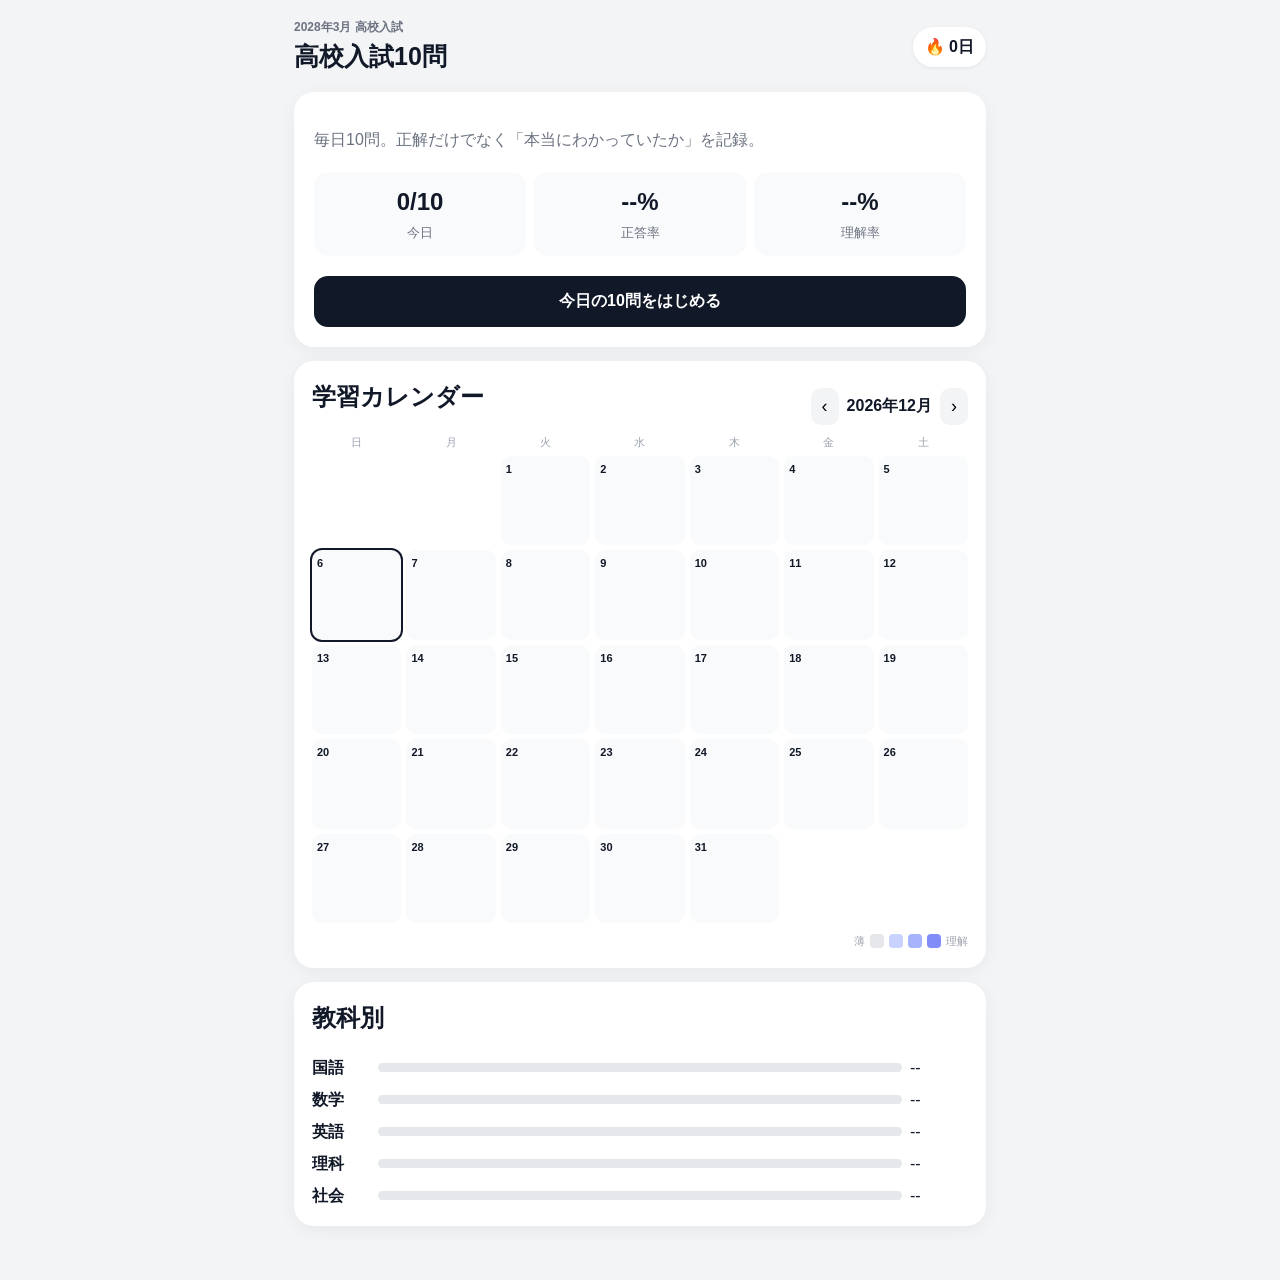
==== index.html @ 9b9bbdaa "Add files via upload" ====
<!doctype html>
<html lang="ja">
<head>
  <meta charset="utf-8" />
  <meta name="viewport" content="width=device-width,initial-scale=1,viewport-fit=cover" />
  <meta name="theme-color" content="#111827" />
  <title>高校入試10問</title>
  <link rel="stylesheet" href="style.css" />
  <link rel="manifest" href="manifest.webmanifest" />
</head>
<body>
  <main class="app">
    <header class="topbar">
      <div>
        <div class="eyebrow">2028年3月 高校入試</div>
        <h1>高校入試10問</h1>
      </div>
      <div class="streak" id="streak">🔥 0日</div>
    </header>

    <section id="homeView" class="view active">
      <section class="hero card">
        <p class="muted">毎日10問。正解だけでなく「本当にわかっていたか」を記録。</p>
        <div class="metrics">
          <div><span id="todayDone">0/10</span><small>今日</small></div>
          <div><span id="overallCorrect">--%</span><small>正答率</small></div>
          <div><span id="overallUnderstand">--%</span><small>理解率</small></div>
        </div>
        <button class="primary" id="startBtn">今日の10問をはじめる</button>
      </section>

      <section class="card">
        <div class="section-head">
          <h2>学習カレンダー</h2>
          <div class="month-nav"><button id="prevMonth">‹</button><strong id="monthLabel"></strong><button id="nextMonth">›</button></div>
        </div>
        <div class="weekdays"><span>日</span><span>月</span><span>火</span><span>水</span><span>木</span><span>金</span><span>土</span></div>
        <div id="calendar" class="calendar"></div>
        <div class="legend"><span>薄</span><i class="l1"></i><i class="l2"></i><i class="l3"></i><i class="l4"></i><span>理解</span></div>
      </section>

      <section class="card">
        <h2>教科別</h2>
        <div id="subjectStats" class="subject-stats"></div>
      </section>
    </section>

    <section id="quizView" class="view">
      <div class="quiz-head">
        <button class="ghost" id="quitBtn">← 戻る</button>
        <div id="progressText">1 / 10</div>
      </div>
      <div class="progress"><div id="progressBar"></div></div>
      <article class="card question-card">
        <div class="question-meta"><span id="subjectBadge"></span><span id="unitText"></span></div>
        <h2 id="questionText"></h2>
        <div id="choices" class="choices"></div>
        <div id="feedback" class="feedback hidden"></div>
        <div id="selfEval" class="self-eval hidden">
          <p>この問題、どうだった？</p>
          <button data-eval="known">わかってた</button>
          <button data-eval="guess">当てずっぽ</button>
          <button data-eval="unknown">わからない</button>
        </div>
      </article>
    </section>

    <section id="resultView" class="view">
      <section class="card result-card">
        <div class="result-emoji">🎉</div>
        <h2>今日の10問 完了</h2>
        <div class="result-grid">
          <div><strong id="resultCorrect">0%</strong><span>正答率</span></div>
          <div><strong id="resultUnderstand">0%</strong><span>理解率</span></div>
        </div>
        <p id="resultNote" class="muted"></p>
        <button class="primary" id="homeBtn">カレンダーを見る</button>
      </section>
    </section>
  </main>
<script src="app.js"></script>
</body>
</html>
---- style.css ----
:root{font-family:-apple-system,BlinkMacSystemFont,"Segoe UI",sans-serif;color:#111827;background:#f3f4f6;line-height:1.5}*{box-sizing:border-box}body{margin:0}.app{max-width:720px;margin:auto;padding:18px 14px 40px}.topbar{display:flex;align-items:center;justify-content:space-between;margin-bottom:16px}.eyebrow{font-size:12px;color:#6b7280;font-weight:700}.topbar h1{margin:2px 0 0;font-size:25px}.streak{background:#fff;border-radius:999px;padding:8px 12px;font-weight:800;box-shadow:0 1px 4px #0001}.view{display:none}.view.active{display:block}.card{background:#fff;border-radius:20px;padding:18px;box-shadow:0 4px 18px #0000000d;margin-bottom:14px}.hero{padding:20px}.muted{color:#6b7280}.metrics{display:grid;grid-template-columns:repeat(3,1fr);gap:8px;margin:20px 0}.metrics div,.result-grid div{text-align:center;background:#f9fafb;border-radius:14px;padding:12px 6px}.metrics span,.result-grid strong{display:block;font-size:24px;font-weight:900}.metrics small,.result-grid span{color:#6b7280}.primary{width:100%;border:0;border-radius:14px;padding:15px 16px;font-size:16px;font-weight:800;background:#111827;color:#fff}.section-head{display:flex;justify-content:space-between;align-items:center}.section-head h2,.card h2{margin-top:0}.month-nav{display:flex;align-items:center;gap:8px}.month-nav button,.ghost{border:0;background:#f3f4f6;border-radius:10px;padding:8px 11px;font-size:18px}.weekdays,.calendar{display:grid;grid-template-columns:repeat(7,1fr);gap:5px}.weekdays{font-size:11px;text-align:center;color:#9ca3af;margin-bottom:5px}.day{aspect-ratio:1/1;border-radius:10px;padding:5px;font-size:11px;background:#f9fafb;position:relative;min-width:0}.day.empty{background:transparent}.day.today{outline:2px solid #111827}.day .num{font-weight:700}.day .score{font-size:9px;margin-top:3px;line-height:1.15}.day.lv1{background:#e5e7eb}.day.lv2{background:#c7d2fe}.day.lv3{background:#a5b4fc}.day.lv4{background:#818cf8;color:#fff}.legend{display:flex;gap:5px;align-items:center;justify-content:flex-end;font-size:11px;color:#9ca3af;margin-top:10px}.legend i{width:14px;height:14px;border-radius:4px}.l1{background:#e5e7eb}.l2{background:#c7d2fe}.l3{background:#a5b4fc}.l4{background:#818cf8}.subject-stats{display:grid;gap:8px}.subject-row{display:grid;grid-template-columns:58px 1fr 58px;gap:8px;align-items:center}.subject-row .bar{height:9px;background:#e5e7eb;border-radius:9px;overflow:hidden}.subject-row .bar i{display:block;height:100%;background:#111827;border-radius:9px}.quiz-head{display:flex;justify-content:space-between;align-items:center;margin:6px 0 8px}.progress{height:8px;background:#e5e7eb;border-radius:999px;margin-bottom:14px;overflow:hidden}.progress div{height:100%;background:#111827;width:0;transition:.2s}.question-card{min-height:420px}.question-meta{display:flex;gap:8px;color:#6b7280;font-size:13px;margin-bottom:16px}.question-meta span:first-child{font-weight:800;color:#111827}.question-card h2{font-size:22px;line-height:1.45;margin-bottom:20px}.choices{display:grid;gap:10px}.choice{border:2px solid #e5e7eb;background:#fff;border-radius:14px;padding:14px;text-align:left;font-size:16px}.choice.correct{border-color:#16a34a;background:#f0fdf4}.choice.wrong{border-color:#dc2626;background:#fef2f2}.choice:disabled{color:#111827}.feedback{margin-top:18px;padding:14px;border-radius:14px;background:#f9fafb}.feedback strong{display:block;margin-bottom:4px}.hidden{display:none!important}.self-eval{margin-top:18px;display:grid;grid-template-columns:1fr 1fr 1fr;gap:8px}.self-eval p{grid-column:1/-1;margin:0 0 4px;font-weight:800}.self-eval button{border:0;border-radius:12px;padding:13px 7px;font-weight:700;background:#e5e7eb}.result-card{text-align:center;padding:30px 20px}.result-emoji{font-size:46px}.result-grid{display:grid;grid-template-columns:1fr 1fr;gap:10px;margin:22px 0}.result-grid strong{font-size:36px}@media(max-width:420px){.app{padding:14px 10px 30px}.card{border-radius:16px}.question-card h2{font-size:20px}.self-eval button{font-size:12px;padding:12px 3px}.day{padding:4px 2px}.day .score{font-size:8px}}
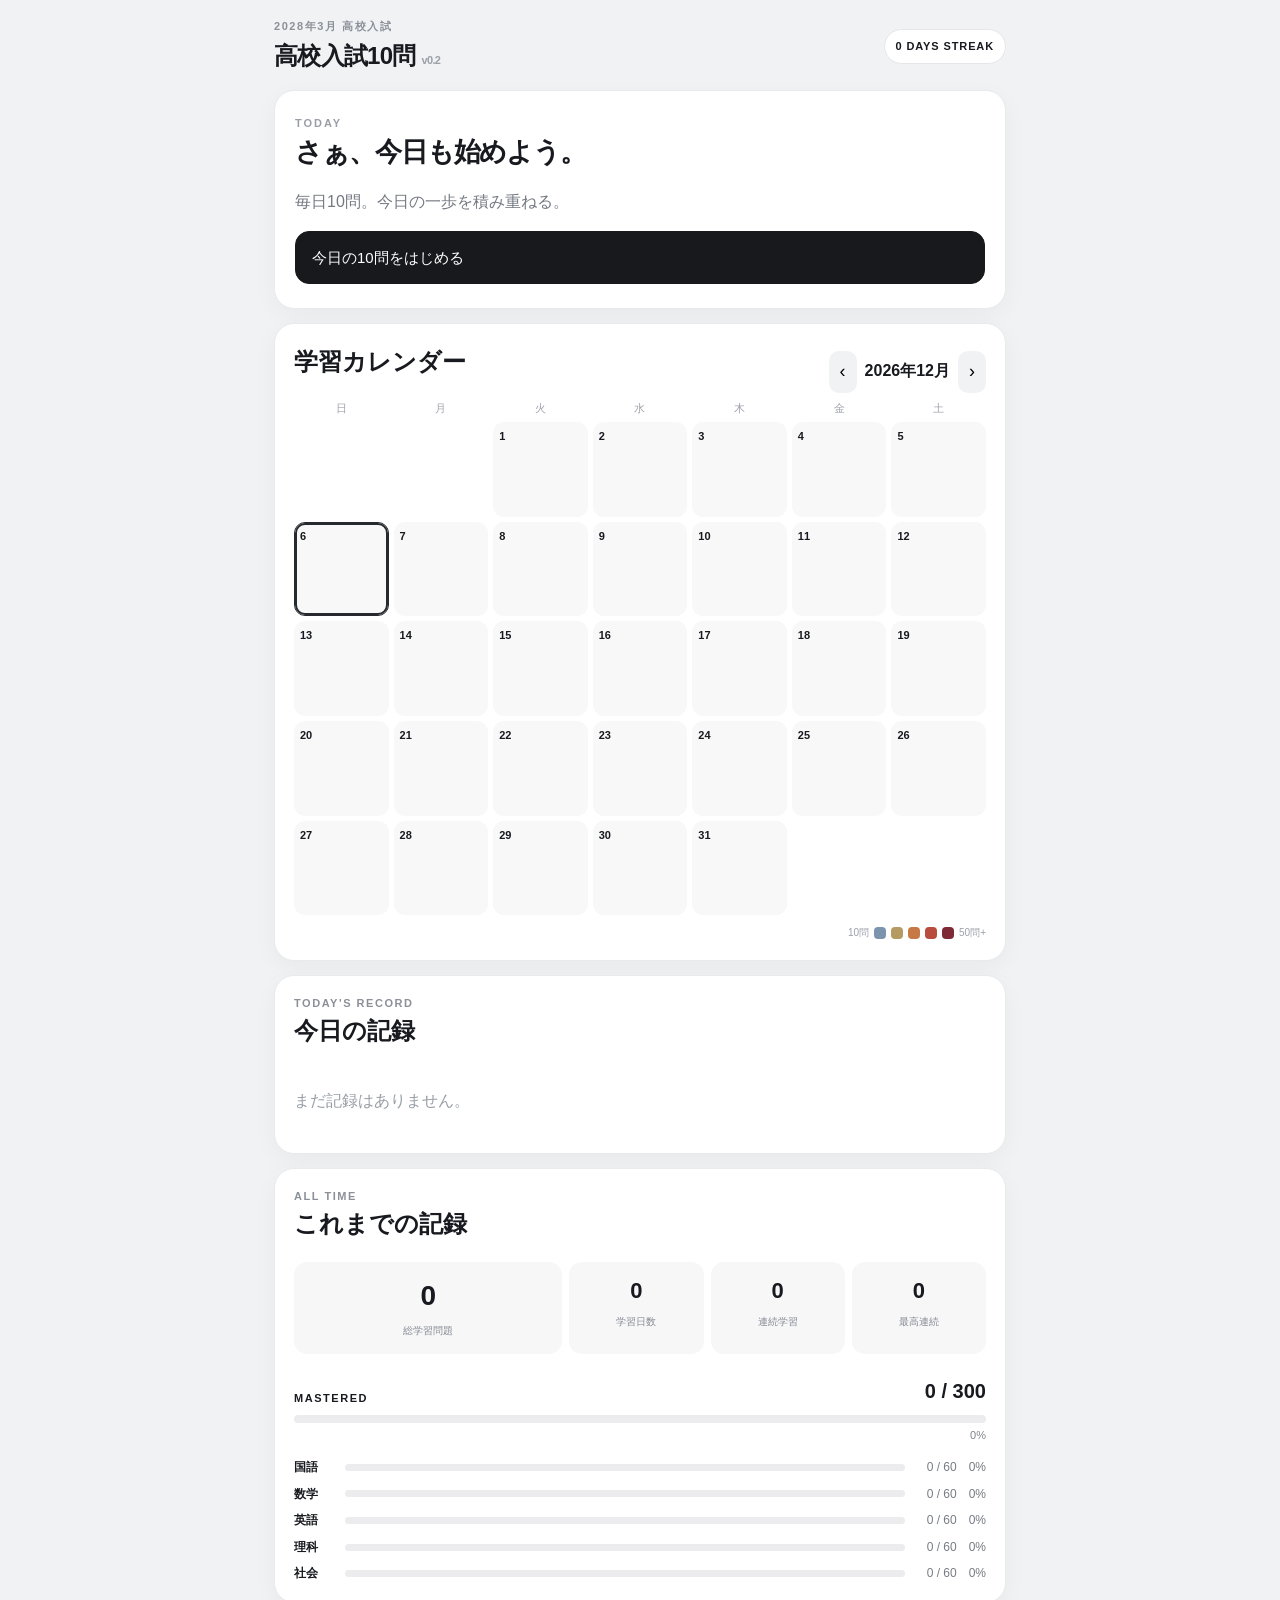
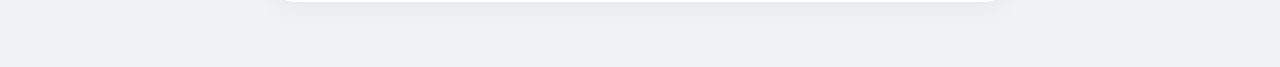
==== commit 7687975b: "Add files via upload" ====
--- a/index.html
+++ b/index.html
@@ -1,83 +1,141 @@
 <!doctype html>
 <html lang="ja">
 <head>
-  <meta charset="utf-8" />
-  <meta name="viewport" content="width=device-width,initial-scale=1,viewport-fit=cover" />
-  <meta name="theme-color" content="#111827" />
-  <title>高校入試10問</title>
-  <link rel="stylesheet" href="style.css" />
-  <link rel="manifest" href="manifest.webmanifest" />
+  <meta charset="utf-8">
+  <meta name="viewport" content="width=device-width,initial-scale=1,viewport-fit=cover">
+  <meta name="theme-color" content="#17191d">
+  <title>高校入試10問 v0.2</title>
+  <link rel="stylesheet" href="style.css">
+  <link rel="manifest" href="manifest.webmanifest">
 </head>
 <body>
-  <main class="app">
-    <header class="topbar">
-      <div>
-        <div class="eyebrow">2028年3月 高校入試</div>
-        <h1>高校入試10問</h1>
+<main class="app">
+  <header class="topbar">
+    <div>
+      <div class="eyebrow">2028年3月 高校入試</div>
+      <h1>高校入試10問 <small>v0.2</small></h1>
+    </div>
+    <div class="streak" id="streak">0 DAY STREAK</div>
+  </header>
+
+  <section id="homeView" class="view active">
+    <section class="hero card">
+      <div class="hero-kicker" id="heroKicker">TODAY</div>
+      <h2 id="heroMessage">さぁ、今日も始めよう。</h2>
+      <p class="muted" id="heroSub">毎日10問。今日の一歩を積み重ねる。</p>
+      <div id="beforeActions">
+        <button class="primary" id="startBtn">今日の10問をはじめる</button>
       </div>
-      <div class="streak" id="streak">🔥 0日</div>
-    </header>
-
-    <section id="homeView" class="view active">
-      <section class="hero card">
-        <p class="muted">毎日10問。正解だけでなく「本当にわかっていたか」を記録。</p>
-        <div class="metrics">
-          <div><span id="todayDone">0/10</span><small>今日</small></div>
-          <div><span id="overallCorrect">--%</span><small>正答率</small></div>
-          <div><span id="overallUnderstand">--%</span><small>理解率</small></div>
-        </div>
-        <button class="primary" id="startBtn">今日の10問をはじめる</button>
-      </section>
-
-      <section class="card">
-        <div class="section-head">
-          <h2>学習カレンダー</h2>
-          <div class="month-nav"><button id="prevMonth">‹</button><strong id="monthLabel"></strong><button id="nextMonth">›</button></div>
-        </div>
-        <div class="weekdays"><span>日</span><span>月</span><span>火</span><span>水</span><span>木</span><span>金</span><span>土</span></div>
-        <div id="calendar" class="calendar"></div>
-        <div class="legend"><span>薄</span><i class="l1"></i><i class="l2"></i><i class="l3"></i><i class="l4"></i><span>理解</span></div>
-      </section>
-
-      <section class="card">
-        <h2>教科別</h2>
-        <div id="subjectStats" class="subject-stats"></div>
-      </section>
+      <div id="afterActions" class="action-stack hidden">
+        <button class="primary" id="moreBtn"><b>もう10問</b><span>新しい問題を中心に挑戦</span></button>
+        <button class="secondary" id="reviewBtn"><b>今日の苦手を復習</b><span>今日つまずいた問題を確認</span></button>
+        <button class="secondary master-action" id="masterBtn"><b>MASTER CHALLENGE</b><span>あと一歩の知識を定着</span></button>
+      </div>
     </section>
 
-    <section id="quizView" class="view">
-      <div class="quiz-head">
-        <button class="ghost" id="quitBtn">← 戻る</button>
-        <div id="progressText">1 / 10</div>
+    <section class="card">
+      <div class="section-head">
+        <h2>学習カレンダー</h2>
+        <div class="month-nav"><button id="prevMonth">‹</button><strong id="monthLabel"></strong><button id="nextMonth">›</button></div>
       </div>
-      <div class="progress"><div id="progressBar"></div></div>
-      <article class="card question-card">
-        <div class="question-meta"><span id="subjectBadge"></span><span id="unitText"></span></div>
-        <h2 id="questionText"></h2>
-        <div id="choices" class="choices"></div>
-        <div id="feedback" class="feedback hidden"></div>
-        <div id="selfEval" class="self-eval hidden">
-          <p>この問題、どうだった？</p>
-          <button data-eval="known">わかってた</button>
-          <button data-eval="guess">当てずっぽ</button>
-          <button data-eval="unknown">わからない</button>
-        </div>
-      </article>
+      <div class="weekdays"><span>日</span><span>月</span><span>火</span><span>水</span><span>木</span><span>金</span><span>土</span></div>
+      <div id="calendar" class="calendar"></div>
+      <div class="heat-legend"><span>10問</span><i class="heat1"></i><i class="heat2"></i><i class="heat3"></i><i class="heat4"></i><i class="heat5"></i><span>50問+</span></div>
     </section>
 
-    <section id="resultView" class="view">
-      <section class="card result-card">
-        <div class="result-emoji">🎉</div>
-        <h2>今日の10問 完了</h2>
-        <div class="result-grid">
-          <div><strong id="resultCorrect">0%</strong><span>正答率</span></div>
-          <div><strong id="resultUnderstand">0%</strong><span>理解率</span></div>
+    <section class="card record-card">
+      <div class="section-head">
+        <div>
+          <div class="eyebrow" id="recordEyebrow">TODAY'S RECORD</div>
+          <h2 id="recordTitle">今日の記録</h2>
         </div>
-        <p id="resultNote" class="muted"></p>
-        <button class="primary" id="homeBtn">カレンダーを見る</button>
-      </section>
+        <button class="text-btn hidden" id="backTodayBtn">今日に戻る</button>
+      </div>
+      <div id="emptyRecord" class="empty-record">まだ記録はありません。</div>
+      <div id="recordContent" class="hidden">
+        <div class="today-score">
+          <div><strong id="dayCorrect">--%</strong><span>正答率</span></div>
+          <div><strong id="dayUnderstand">--%</strong><span>理解率</span></div>
+          <div><strong id="dayTotal">0</strong><span>総回答</span></div>
+          <div><strong id="dayMasterPlus">+0</strong><span>MASTER</span></div>
+        </div>
+        <div class="record-breakdown" id="recordBreakdown"></div>
+        <div class="history-head"><h3 id="historyTitle">今日の回答履歴</h3><span id="historyCount"></span></div>
+        <div id="answerHistory" class="answer-history"></div>
+      </div>
     </section>
-  </main>
+
+    <section class="card lifetime-card">
+      <div class="eyebrow">ALL TIME</div>
+      <h2>これまでの記録</h2>
+      <div class="lifetime-grid">
+        <div class="big-stat"><strong id="totalQuestions">0</strong><span>総学習問題</span></div>
+        <div><strong id="studyDays">0</strong><span>学習日数</span></div>
+        <div><strong id="currentStreak">0</strong><span>連続学習</span></div>
+        <div><strong id="bestStreak">0</strong><span>最高連続</span></div>
+      </div>
+      <div class="master-summary">
+        <div class="master-line"><span>MASTERED</span><strong id="masterTotal">0 / 300</strong></div>
+        <div class="master-bar"><i id="masterBar"></i></div>
+        <div class="master-percent" id="masterPercent">0%</div>
+      </div>
+      <div id="subjectMaster" class="subject-master"></div>
+    </section>
+  </section>
+
+  <section id="quizView" class="view">
+    <div class="quiz-head">
+      <button class="ghost" id="quitBtn">← 戻る</button>
+      <div><span id="modeLabel">TODAY</span> <b id="progressText">1 / 10</b></div>
+    </div>
+    <div class="progress"><div id="progressBar"></div></div>
+    <article class="card question-card">
+      <div class="question-meta"><span id="subjectBadge"></span><span id="unitText"></span></div>
+      <h2 id="questionText"></h2>
+      <div id="choices" class="choices"></div>
+
+      <div id="feedback" class="feedback hidden">
+        <div id="verdict" class="verdict"></div>
+        <div class="answer-line">正解 <strong id="correctAnswer"></strong></div>
+        <div class="explain-block">
+          <span>POINT</span>
+          <p id="explanationText"></p>
+        </div>
+      </div>
+
+      <div id="selfEval" class="self-eval hidden">
+        <p id="evalQuestion"></p>
+        <div id="evalButtons"></div>
+      </div>
+    </article>
+  </section>
+
+  <section id="resultView" class="view">
+    <section class="card result-card">
+      <div class="eyebrow" id="resultEyebrow">SESSION COMPLETE</div>
+      <h2 id="resultTitle">10問完了</h2>
+      <div id="officialResult" class="result-grid">
+        <div><strong id="resultCorrect">0%</strong><span>正答率</span></div>
+        <div><strong id="resultUnderstand">0%</strong><span>理解率</span></div>
+      </div>
+      <p id="resultNote" class="muted"></p>
+      <button class="primary" id="homeBtn">ホームへ</button>
+    </section>
+  </section>
+
+  <div id="detailModal" class="modal hidden" role="dialog" aria-modal="true">
+    <div class="modal-sheet">
+      <button id="closeModal" class="modal-close">×</button>
+      <div id="detailStatus" class="detail-status"></div>
+      <div class="question-meta"><span id="detailSubject"></span><span id="detailUnit"></span></div>
+      <h2 id="detailQuestion"></h2>
+      <div class="detail-answer"><span>あなたの回答</span><strong id="detailYourAnswer"></strong></div>
+      <div class="detail-answer correct-detail"><span>正解</span><strong id="detailCorrectAnswer"></strong></div>
+      <div class="explain-block"><span>POINT</span><p id="detailExplanation"></p></div>
+      <div class="detail-eval" id="detailEval"></div>
+    </div>
+  </div>
+</main>
 <script src="app.js"></script>
 </body>
-</html>
+</html>
--- a/style.css
+++ b/style.css
@@ -1 +1 @@
-:root{font-family:-apple-system,BlinkMacSystemFont,"Segoe UI",sans-serif;color:#111827;background:#f3f4f6;line-height:1.5}*{box-sizing:border-box}body{margin:0}.app{max-width:720px;margin:auto;padding:18px 14px 40px}.topbar{display:flex;align-items:center;justify-content:space-between;margin-bottom:16px}.eyebrow{font-size:12px;color:#6b7280;font-weight:700}.topbar h1{margin:2px 0 0;font-size:25px}.streak{background:#fff;border-radius:999px;padding:8px 12px;font-weight:800;box-shadow:0 1px 4px #0001}.view{display:none}.view.active{display:block}.card{background:#fff;border-radius:20px;padding:18px;box-shadow:0 4px 18px #0000000d;margin-bottom:14px}.hero{padding:20px}.muted{color:#6b7280}.metrics{display:grid;grid-template-columns:repeat(3,1fr);gap:8px;margin:20px 0}.metrics div,.result-grid div{text-align:center;background:#f9fafb;border-radius:14px;padding:12px 6px}.metrics span,.result-grid strong{display:block;font-size:24px;font-weight:900}.metrics small,.result-grid span{color:#6b7280}.primary{width:100%;border:0;border-radius:14px;padding:15px 16px;font-size:16px;font-weight:800;background:#111827;color:#fff}.section-head{display:flex;justify-content:space-between;align-items:center}.section-head h2,.card h2{margin-top:0}.month-nav{display:flex;align-items:center;gap:8px}.month-nav button,.ghost{border:0;background:#f3f4f6;border-radius:10px;padding:8px 11px;font-size:18px}.weekdays,.calendar{display:grid;grid-template-columns:repeat(7,1fr);gap:5px}.weekdays{font-size:11px;text-align:center;color:#9ca3af;margin-bottom:5px}.day{aspect-ratio:1/1;border-radius:10px;padding:5px;font-size:11px;background:#f9fafb;position:relative;min-width:0}.day.empty{background:transparent}.day.today{outline:2px solid #111827}.day .num{font-weight:700}.day .score{font-size:9px;margin-top:3px;line-height:1.15}.day.lv1{background:#e5e7eb}.day.lv2{background:#c7d2fe}.day.lv3{background:#a5b4fc}.day.lv4{background:#818cf8;color:#fff}.legend{display:flex;gap:5px;align-items:center;justify-content:flex-end;font-size:11px;color:#9ca3af;margin-top:10px}.legend i{width:14px;height:14px;border-radius:4px}.l1{background:#e5e7eb}.l2{background:#c7d2fe}.l3{background:#a5b4fc}.l4{background:#818cf8}.subject-stats{display:grid;gap:8px}.subject-row{display:grid;grid-template-columns:58px 1fr 58px;gap:8px;align-items:center}.subject-row .bar{height:9px;background:#e5e7eb;border-radius:9px;overflow:hidden}.subject-row .bar i{display:block;height:100%;background:#111827;border-radius:9px}.quiz-head{display:flex;justify-content:space-between;align-items:center;margin:6px 0 8px}.progress{height:8px;background:#e5e7eb;border-radius:999px;margin-bottom:14px;overflow:hidden}.progress div{height:100%;background:#111827;width:0;transition:.2s}.question-card{min-height:420px}.question-meta{display:flex;gap:8px;color:#6b7280;font-size:13px;margin-bottom:16px}.question-meta span:first-child{font-weight:800;color:#111827}.question-card h2{font-size:22px;line-height:1.45;margin-bottom:20px}.choices{display:grid;gap:10px}.choice{border:2px solid #e5e7eb;background:#fff;border-radius:14px;padding:14px;text-align:left;font-size:16px}.choice.correct{border-color:#16a34a;background:#f0fdf4}.choice.wrong{border-color:#dc2626;background:#fef2f2}.choice:disabled{color:#111827}.feedback{margin-top:18px;padding:14px;border-radius:14px;background:#f9fafb}.feedback strong{display:block;margin-bottom:4px}.hidden{display:none!important}.self-eval{margin-top:18px;display:grid;grid-template-columns:1fr 1fr 1fr;gap:8px}.self-eval p{grid-column:1/-1;margin:0 0 4px;font-weight:800}.self-eval button{border:0;border-radius:12px;padding:13px 7px;font-weight:700;background:#e5e7eb}.result-card{text-align:center;padding:30px 20px}.result-emoji{font-size:46px}.result-grid{display:grid;grid-template-columns:1fr 1fr;gap:10px;margin:22px 0}.result-grid strong{font-size:36px}@media(max-width:420px){.app{padding:14px 10px 30px}.card{border-radius:16px}.question-card h2{font-size:20px}.self-eval button{font-size:12px;padding:12px 3px}.day{padding:4px 2px}.day .score{font-size:8px}}
+:root{font-family:-apple-system,BlinkMacSystemFont,"Segoe UI","Noto Sans JP",sans-serif;color:#181a1f;background:#f1f2f4;line-height:1.55;--ink:#181a1f;--muted:#747982;--line:#e5e6e9;--paper:#fff;--green:#1d5c49;--red:#7a3038}*{box-sizing:border-box}body{margin:0}.app{max-width:760px;margin:auto;padding:18px 14px 50px}.topbar{display:flex;align-items:center;justify-content:space-between;margin-bottom:16px}.eyebrow{font-size:11px;letter-spacing:.14em;color:#8b9098;font-weight:800}.topbar h1{margin:2px 0 0;font-size:24px;letter-spacing:-.03em}.topbar h1 small{font-size:11px;color:#9ba0a8}.streak{font-size:11px;letter-spacing:.08em;background:#fff;border:1px solid var(--line);border-radius:999px;padding:8px 11px;font-weight:800}.view{display:none}.view.active{display:block}.card{background:var(--paper);border:1px solid #e9eaec;border-radius:20px;padding:19px;box-shadow:0 7px 24px #15171b0a;margin-bottom:14px}.hero{padding:24px 20px}.hero h2{font-size:27px;margin:5px 0 5px;letter-spacing:-.04em}.hero-kicker{font-size:11px;letter-spacing:.18em;font-weight:900;color:#9a9fa7}.muted{color:var(--muted)}button{font:inherit;cursor:pointer}.primary,.secondary{width:100%;border-radius:14px;padding:14px 16px;font-size:15px;text-align:left}.primary{border:1px solid #17191d;background:#17191d;color:#fff}.secondary{border:1px solid #dfe1e5;background:#fff;color:var(--ink)}.primary b,.secondary b{display:block;font-size:16px}.primary span,.secondary span{display:block;font-size:12px;opacity:.68;margin-top:2px}.action-stack{display:grid;gap:9px;margin-top:18px}.master-action{border-color:#c8c1a8}.section-head{display:flex;justify-content:space-between;align-items:center;gap:12px}.section-head h2,.card h2{margin-top:0}.month-nav{display:flex;align-items:center;gap:8px}.month-nav button,.ghost{border:0;background:#f1f2f4;border-radius:10px;padding:7px 11px;font-size:18px}.weekdays,.calendar{display:grid;grid-template-columns:repeat(7,1fr);gap:5px}.weekdays{font-size:11px;text-align:center;color:#a0a4ab;margin-bottom:5px}.day{aspect-ratio:1/1;border-radius:11px;padding:5px;background:#f8f8f9;position:relative;min-width:0;border:1px solid transparent}.day:not(.empty){cursor:pointer}.day.empty{background:transparent}.day.today{border-color:#26292e}.day.selected{box-shadow:inset 0 0 0 2px #26292e}.day .num{font-size:11px;font-weight:750}.flame{position:absolute;left:50%;top:53%;width:13px;height:17px;transform:translate(-50%,-50%) rotate(45deg);border-radius:80% 15% 65% 35%;background:var(--heat);box-shadow:0 0 9px color-mix(in srgb,var(--heat),transparent 62%)}.flame:after{content:"";position:absolute;width:6px;height:8px;border-radius:70% 15% 65% 35%;background:#fff8;right:2px;bottom:2px}.heat-legend{display:flex;gap:5px;align-items:center;justify-content:flex-end;font-size:10px;color:#9ba0a8;margin-top:10px}.heat-legend i{width:12px;height:12px;border-radius:4px}.heat1{background:#7c93ad}.heat2{background:#b59b62}.heat3{background:#c77945}.heat4{background:#b84d3e}.heat5{background:#7f2836}.text-btn{border:0;background:none;color:#666c74;font-size:12px}.empty-record{padding:20px 0;color:#999ea5}.today-score{display:grid;grid-template-columns:repeat(4,1fr);gap:7px;margin:12px 0}.today-score div{text-align:center;background:#f7f7f8;border-radius:13px;padding:10px 4px}.today-score strong{display:block;font-size:21px;letter-spacing:-.03em}.today-score span{font-size:10px;color:#8b9098}.record-breakdown{font-size:12px;color:#6f747c;padding:5px 2px 14px;border-bottom:1px solid var(--line)}.history-head{display:flex;justify-content:space-between;align-items:end;margin-top:16px}.history-head h3{font-size:15px;margin:0}.history-head span{font-size:11px;color:#999ea5}.answer-history{margin-top:8px}.history-item{width:100%;display:grid;grid-template-columns:22px 38px 1fr;gap:7px;align-items:start;text-align:left;border:0;border-top:1px solid #ececef;background:#fff;padding:11px 2px}.history-item:first-child{border-top:0}.history-item .mark{font-weight:900}.history-item.correct .mark{color:var(--green)}.history-item.wrong .mark{color:var(--red)}.history-item .sub{font-size:11px;font-weight:800;color:#6d727a;padding-top:2px}.history-item .qtext{font-size:13px;color:#292c31}.lifetime-grid{display:grid;grid-template-columns:2fr 1fr 1fr 1fr;gap:7px}.lifetime-grid>div{background:#f7f7f8;border-radius:13px;padding:12px 8px;text-align:center}.lifetime-grid strong{display:block;font-size:22px}.lifetime-grid span{font-size:10px;color:#858a92}.big-stat strong{font-size:28px}.master-summary{margin:22px 0 14px}.master-line{display:flex;justify-content:space-between;align-items:end}.master-line span{font-size:11px;letter-spacing:.14em;font-weight:900}.master-line strong{font-size:20px}.master-bar{height:8px;background:#ececef;border-radius:999px;overflow:hidden;margin-top:8px}.master-bar i{display:block;height:100%;width:0;background:#25282d;border-radius:999px;transition:.3s}.master-percent{text-align:right;font-size:11px;color:#7f848c;margin-top:4px}.subject-master{display:grid;gap:8px}.subject-master-row{display:grid;grid-template-columns:42px 1fr 72px;gap:9px;align-items:center;font-size:12px}.subject-master-row b{font-size:12px}.subject-master-row .bar{height:7px;background:#ececef;border-radius:99px;overflow:hidden}.subject-master-row .bar i{display:block;height:100%;background:#5d626a}.subject-master-row span{text-align:right;color:#777c84}.quiz-head{display:flex;justify-content:space-between;align-items:center;margin:6px 0 8px;font-size:12px;letter-spacing:.05em}.progress{height:5px;background:#e0e2e5;border-radius:999px;margin-bottom:14px;overflow:hidden}.progress div{height:100%;background:#24272c;width:0;transition:.25s}.question-card{min-height:430px}.question-meta{display:flex;gap:8px;color:#858a92;font-size:12px;margin-bottom:15px}.question-meta span:first-child{font-weight:850;color:#25282d}.question-card h2{font-size:21px;line-height:1.55;margin-bottom:20px;letter-spacing:-.02em}.choices{display:grid;gap:9px}.choice{border:1px solid #dedfe2;background:#fff;border-radius:13px;padding:14px;text-align:left;font-size:15px;transition:.16s}.choice:hover{border-color:#aeb2b8}.choice.correct{border-color:#557a6d;background:#f3f7f5}.choice.wrong{border-color:#a56a70;background:#faf5f5}.choice:disabled{color:#202328}.feedback{margin-top:18px;border-top:1px solid var(--line);padding-top:18px}.verdict{font-family:Georgia,"Times New Roman",serif;font-size:32px;letter-spacing:.06em;font-weight:700;animation:verdictIn .28s ease-out}.verdict.correct{color:var(--green)}.verdict.wrong{color:var(--red)}@keyframes verdictIn{from{opacity:0;transform:translateY(7px);letter-spacing:.13em}to{opacity:1;transform:none}}.answer-line{margin:7px 0 15px;font-size:13px;color:#747982}.answer-line strong{color:#1f2227;font-size:15px;margin-left:7px}.explain-block{background:#f6f6f7;border-radius:12px;padding:12px 13px}.explain-block span{font-size:10px;letter-spacing:.14em;font-weight:900;color:#8d929a}.explain-block p{margin:4px 0 0;font-size:13px}.hidden{display:none!important}.self-eval{margin-top:15px}.self-eval p{font-weight:800;font-size:13px}.self-eval>div{display:grid;grid-template-columns:1fr 1fr;gap:8px}.self-eval button{border:1px solid #dfe1e4;border-radius:12px;padding:12px 6px;background:#fff;font-weight:800;font-size:13px}.result-card{text-align:center;padding:34px 20px}.result-card h2{font-size:27px;margin:6px 0}.result-grid{display:grid;grid-template-columns:1fr 1fr;gap:9px;margin:22px 0}.result-grid div{background:#f7f7f8;border-radius:14px;padding:13px}.result-grid strong{display:block;font-size:34px}.result-grid span{font-size:11px;color:#858a92}.modal{position:fixed;inset:0;background:#11131866;z-index:50;display:flex;align-items:flex-end;justify-content:center;padding:14px}.modal-sheet{width:min(720px,100%);max-height:88vh;overflow:auto;background:#fff;border-radius:22px;padding:24px 19px 28px;position:relative;box-shadow:0 20px 70px #0004}.modal-close{position:absolute;right:13px;top:12px;border:0;background:#f1f2f4;border-radius:50%;width:34px;height:34px;font-size:20px}.detail-status{font-family:Georgia,"Times New Roman",serif;font-size:22px;font-weight:700;margin-bottom:14px}.detail-status.correct{color:var(--green)}.detail-status.wrong{color:var(--red)}.modal-sheet h2{font-size:19px;line-height:1.55;margin:10px 0 18px}.detail-answer{display:flex;justify-content:space-between;gap:15px;padding:10px 0;border-top:1px solid var(--line);font-size:13px}.detail-answer span{color:#838890}.correct-detail{margin-bottom:12px}.detail-eval{font-size:12px;color:#747982;margin-top:12px}.disabled{opacity:.42;pointer-events:none}@media(max-width:520px){.app{padding:13px 10px 35px}.card{border-radius:17px;padding:16px}.hero h2{font-size:24px}.topbar h1{font-size:21px}.streak{font-size:9px}.today-score{grid-template-columns:repeat(2,1fr)}.lifetime-grid{grid-template-columns:1fr 1fr 1fr}.lifetime-grid .big-stat{grid-column:1/-1}.day{padding:4px 3px}.question-card h2{font-size:19px}.verdict{font-size:28px}}
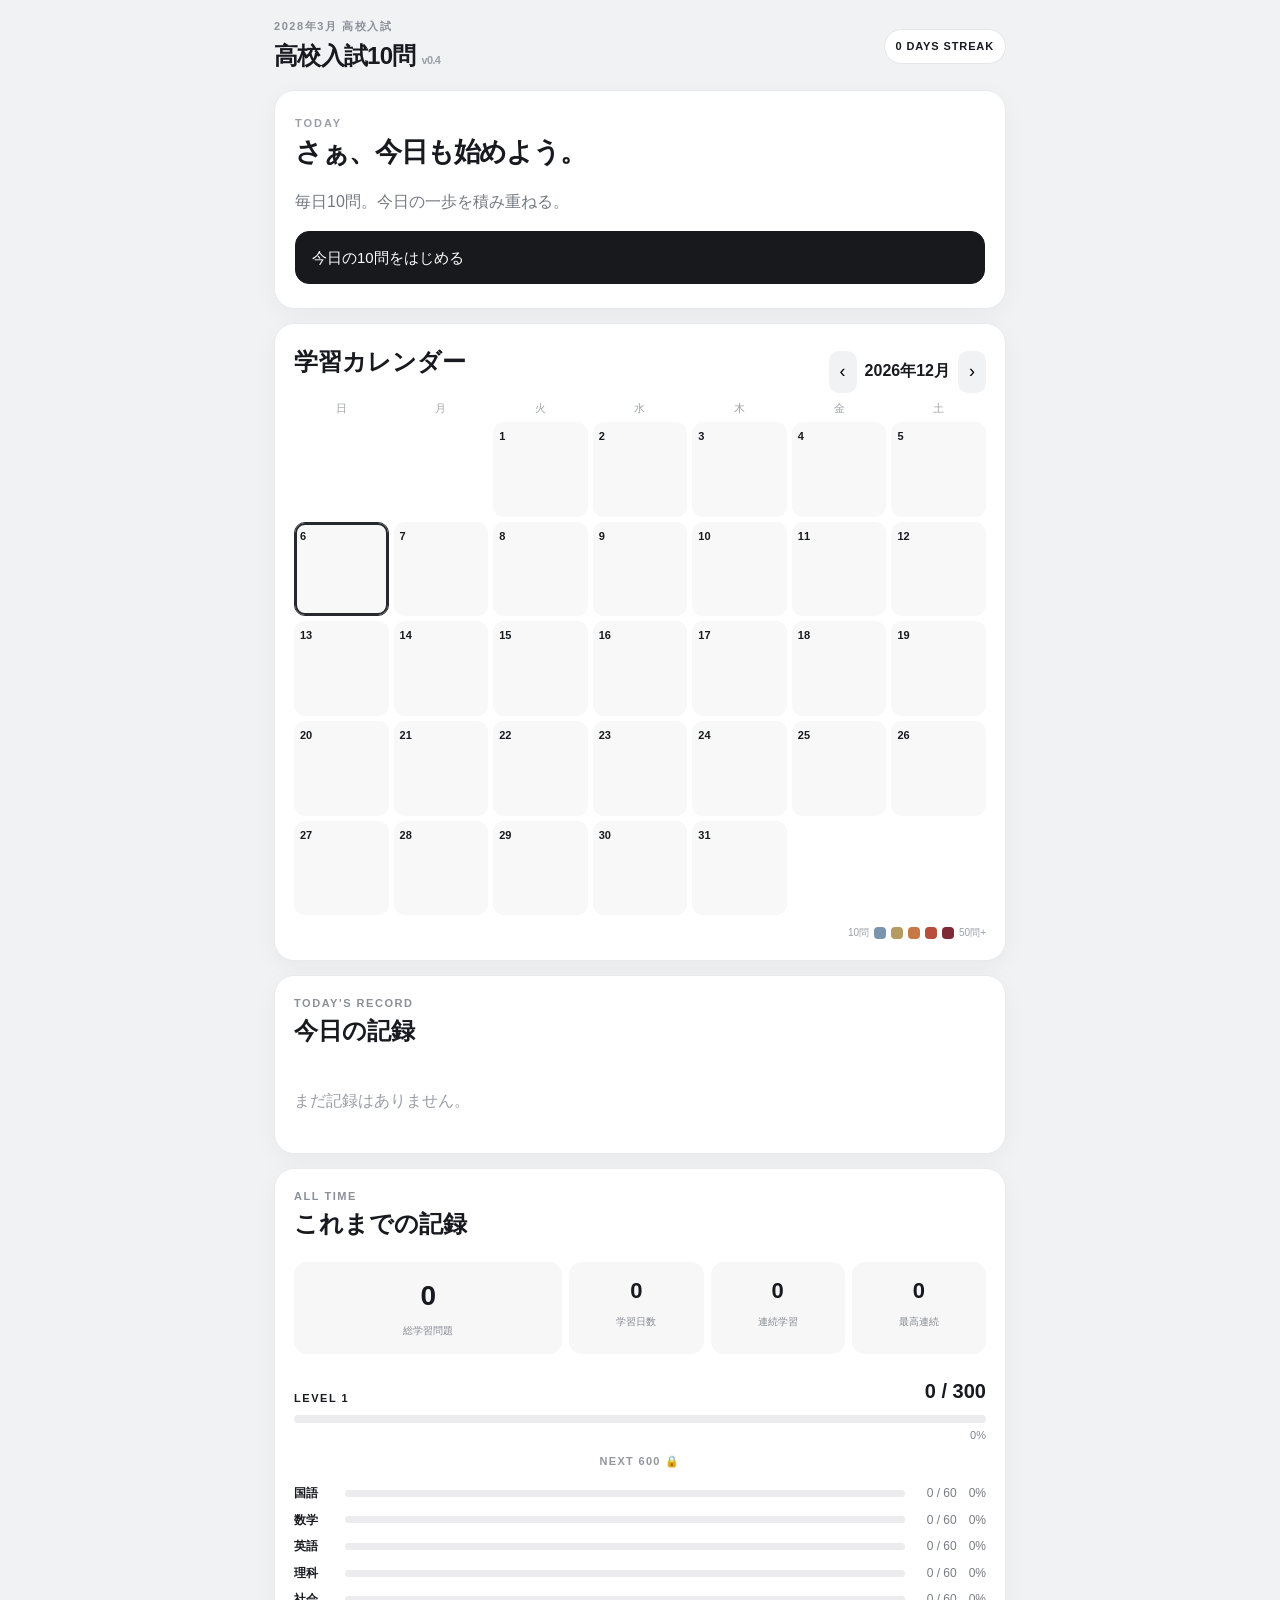
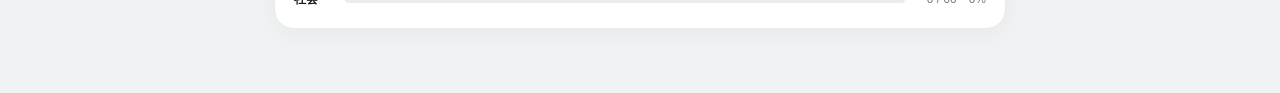
==== commit 3a77483d: "Add files via upload" ====
--- a/index.html
+++ b/index.html
@@ -4,7 +4,7 @@
   <meta charset="utf-8">
   <meta name="viewport" content="width=device-width,initial-scale=1,viewport-fit=cover">
   <meta name="theme-color" content="#17191d">
-  <title>高校入試10問 v0.2</title>
+  <title>高校入試10問 v0.4</title>
   <link rel="stylesheet" href="style.css">
   <link rel="manifest" href="manifest.webmanifest">
 </head>
@@ -13,7 +13,7 @@
   <header class="topbar">
     <div>
       <div class="eyebrow">2028年3月 高校入試</div>
-      <h1>高校入試10問 <small>v0.2</small></h1>
+      <h1>高校入試10問 <small>v0.4</small></h1>
     </div>
     <div class="streak" id="streak">0 DAY STREAK</div>
   </header>
@@ -75,9 +75,9 @@
         <div><strong id="bestStreak">0</strong><span>最高連続</span></div>
       </div>
       <div class="master-summary">
-        <div class="master-line"><span>MASTERED</span><strong id="masterTotal">0 / 300</strong></div>
+        <div class="master-line"><span id="stageLabel">LEVEL 1</span><strong id="masterTotal">0 / 300</strong></div>
         <div class="master-bar"><i id="masterBar"></i></div>
-        <div class="master-percent" id="masterPercent">0%</div>
+        <div class="master-percent" id="masterPercent">0%</div><div class="next-stage" id="nextStage">NEXT 600 🔒</div>
       </div>
       <div id="subjectMaster" class="subject-master"></div>
     </section>
--- a/style.css
+++ b/style.css
@@ -1 +1,13 @@
-:root{font-family:-apple-system,BlinkMacSystemFont,"Segoe UI","Noto Sans JP",sans-serif;color:#181a1f;background:#f1f2f4;line-height:1.55;--ink:#181a1f;--muted:#747982;--line:#e5e6e9;--paper:#fff;--green:#1d5c49;--red:#7a3038}*{box-sizing:border-box}body{margin:0}.app{max-width:760px;margin:auto;padding:18px 14px 50px}.topbar{display:flex;align-items:center;justify-content:space-between;margin-bottom:16px}.eyebrow{font-size:11px;letter-spacing:.14em;color:#8b9098;font-weight:800}.topbar h1{margin:2px 0 0;font-size:24px;letter-spacing:-.03em}.topbar h1 small{font-size:11px;color:#9ba0a8}.streak{font-size:11px;letter-spacing:.08em;background:#fff;border:1px solid var(--line);border-radius:999px;padding:8px 11px;font-weight:800}.view{display:none}.view.active{display:block}.card{background:var(--paper);border:1px solid #e9eaec;border-radius:20px;padding:19px;box-shadow:0 7px 24px #15171b0a;margin-bottom:14px}.hero{padding:24px 20px}.hero h2{font-size:27px;margin:5px 0 5px;letter-spacing:-.04em}.hero-kicker{font-size:11px;letter-spacing:.18em;font-weight:900;color:#9a9fa7}.muted{color:var(--muted)}button{font:inherit;cursor:pointer}.primary,.secondary{width:100%;border-radius:14px;padding:14px 16px;font-size:15px;text-align:left}.primary{border:1px solid #17191d;background:#17191d;color:#fff}.secondary{border:1px solid #dfe1e5;background:#fff;color:var(--ink)}.primary b,.secondary b{display:block;font-size:16px}.primary span,.secondary span{display:block;font-size:12px;opacity:.68;margin-top:2px}.action-stack{display:grid;gap:9px;margin-top:18px}.master-action{border-color:#c8c1a8}.section-head{display:flex;justify-content:space-between;align-items:center;gap:12px}.section-head h2,.card h2{margin-top:0}.month-nav{display:flex;align-items:center;gap:8px}.month-nav button,.ghost{border:0;background:#f1f2f4;border-radius:10px;padding:7px 11px;font-size:18px}.weekdays,.calendar{display:grid;grid-template-columns:repeat(7,1fr);gap:5px}.weekdays{font-size:11px;text-align:center;color:#a0a4ab;margin-bottom:5px}.day{aspect-ratio:1/1;border-radius:11px;padding:5px;background:#f8f8f9;position:relative;min-width:0;border:1px solid transparent}.day:not(.empty){cursor:pointer}.day.empty{background:transparent}.day.today{border-color:#26292e}.day.selected{box-shadow:inset 0 0 0 2px #26292e}.day .num{font-size:11px;font-weight:750}.flame{position:absolute;left:50%;top:53%;width:13px;height:17px;transform:translate(-50%,-50%) rotate(45deg);border-radius:80% 15% 65% 35%;background:var(--heat);box-shadow:0 0 9px color-mix(in srgb,var(--heat),transparent 62%)}.flame:after{content:"";position:absolute;width:6px;height:8px;border-radius:70% 15% 65% 35%;background:#fff8;right:2px;bottom:2px}.heat-legend{display:flex;gap:5px;align-items:center;justify-content:flex-end;font-size:10px;color:#9ba0a8;margin-top:10px}.heat-legend i{width:12px;height:12px;border-radius:4px}.heat1{background:#7c93ad}.heat2{background:#b59b62}.heat3{background:#c77945}.heat4{background:#b84d3e}.heat5{background:#7f2836}.text-btn{border:0;background:none;color:#666c74;font-size:12px}.empty-record{padding:20px 0;color:#999ea5}.today-score{display:grid;grid-template-columns:repeat(4,1fr);gap:7px;margin:12px 0}.today-score div{text-align:center;background:#f7f7f8;border-radius:13px;padding:10px 4px}.today-score strong{display:block;font-size:21px;letter-spacing:-.03em}.today-score span{font-size:10px;color:#8b9098}.record-breakdown{font-size:12px;color:#6f747c;padding:5px 2px 14px;border-bottom:1px solid var(--line)}.history-head{display:flex;justify-content:space-between;align-items:end;margin-top:16px}.history-head h3{font-size:15px;margin:0}.history-head span{font-size:11px;color:#999ea5}.answer-history{margin-top:8px}.history-item{width:100%;display:grid;grid-template-columns:22px 38px 1fr;gap:7px;align-items:start;text-align:left;border:0;border-top:1px solid #ececef;background:#fff;padding:11px 2px}.history-item:first-child{border-top:0}.history-item .mark{font-weight:900}.history-item.correct .mark{color:var(--green)}.history-item.wrong .mark{color:var(--red)}.history-item .sub{font-size:11px;font-weight:800;color:#6d727a;padding-top:2px}.history-item .qtext{font-size:13px;color:#292c31}.lifetime-grid{display:grid;grid-template-columns:2fr 1fr 1fr 1fr;gap:7px}.lifetime-grid>div{background:#f7f7f8;border-radius:13px;padding:12px 8px;text-align:center}.lifetime-grid strong{display:block;font-size:22px}.lifetime-grid span{font-size:10px;color:#858a92}.big-stat strong{font-size:28px}.master-summary{margin:22px 0 14px}.master-line{display:flex;justify-content:space-between;align-items:end}.master-line span{font-size:11px;letter-spacing:.14em;font-weight:900}.master-line strong{font-size:20px}.master-bar{height:8px;background:#ececef;border-radius:999px;overflow:hidden;margin-top:8px}.master-bar i{display:block;height:100%;width:0;background:#25282d;border-radius:999px;transition:.3s}.master-percent{text-align:right;font-size:11px;color:#7f848c;margin-top:4px}.subject-master{display:grid;gap:8px}.subject-master-row{display:grid;grid-template-columns:42px 1fr 72px;gap:9px;align-items:center;font-size:12px}.subject-master-row b{font-size:12px}.subject-master-row .bar{height:7px;background:#ececef;border-radius:99px;overflow:hidden}.subject-master-row .bar i{display:block;height:100%;background:#5d626a}.subject-master-row span{text-align:right;color:#777c84}.quiz-head{display:flex;justify-content:space-between;align-items:center;margin:6px 0 8px;font-size:12px;letter-spacing:.05em}.progress{height:5px;background:#e0e2e5;border-radius:999px;margin-bottom:14px;overflow:hidden}.progress div{height:100%;background:#24272c;width:0;transition:.25s}.question-card{min-height:430px}.question-meta{display:flex;gap:8px;color:#858a92;font-size:12px;margin-bottom:15px}.question-meta span:first-child{font-weight:850;color:#25282d}.question-card h2{font-size:21px;line-height:1.55;margin-bottom:20px;letter-spacing:-.02em}.choices{display:grid;gap:9px}.choice{border:1px solid #dedfe2;background:#fff;border-radius:13px;padding:14px;text-align:left;font-size:15px;transition:.16s}.choice:hover{border-color:#aeb2b8}.choice.correct{border-color:#557a6d;background:#f3f7f5}.choice.wrong{border-color:#a56a70;background:#faf5f5}.choice:disabled{color:#202328}.feedback{margin-top:18px;border-top:1px solid var(--line);padding-top:18px}.verdict{font-family:Georgia,"Times New Roman",serif;font-size:32px;letter-spacing:.06em;font-weight:700;animation:verdictIn .28s ease-out}.verdict.correct{color:var(--green)}.verdict.wrong{color:var(--red)}@keyframes verdictIn{from{opacity:0;transform:translateY(7px);letter-spacing:.13em}to{opacity:1;transform:none}}.answer-line{margin:7px 0 15px;font-size:13px;color:#747982}.answer-line strong{color:#1f2227;font-size:15px;margin-left:7px}.explain-block{background:#f6f6f7;border-radius:12px;padding:12px 13px}.explain-block span{font-size:10px;letter-spacing:.14em;font-weight:900;color:#8d929a}.explain-block p{margin:4px 0 0;font-size:13px}.hidden{display:none!important}.self-eval{margin-top:15px}.self-eval p{font-weight:800;font-size:13px}.self-eval>div{display:grid;grid-template-columns:1fr 1fr;gap:8px}.self-eval button{border:1px solid #dfe1e4;border-radius:12px;padding:12px 6px;background:#fff;font-weight:800;font-size:13px}.result-card{text-align:center;padding:34px 20px}.result-card h2{font-size:27px;margin:6px 0}.result-grid{display:grid;grid-template-columns:1fr 1fr;gap:9px;margin:22px 0}.result-grid div{background:#f7f7f8;border-radius:14px;padding:13px}.result-grid strong{display:block;font-size:34px}.result-grid span{font-size:11px;color:#858a92}.modal{position:fixed;inset:0;background:#11131866;z-index:50;display:flex;align-items:flex-end;justify-content:center;padding:14px}.modal-sheet{width:min(720px,100%);max-height:88vh;overflow:auto;background:#fff;border-radius:22px;padding:24px 19px 28px;position:relative;box-shadow:0 20px 70px #0004}.modal-close{position:absolute;right:13px;top:12px;border:0;background:#f1f2f4;border-radius:50%;width:34px;height:34px;font-size:20px}.detail-status{font-family:Georgia,"Times New Roman",serif;font-size:22px;font-weight:700;margin-bottom:14px}.detail-status.correct{color:var(--green)}.detail-status.wrong{color:var(--red)}.modal-sheet h2{font-size:19px;line-height:1.55;margin:10px 0 18px}.detail-answer{display:flex;justify-content:space-between;gap:15px;padding:10px 0;border-top:1px solid var(--line);font-size:13px}.detail-answer span{color:#838890}.correct-detail{margin-bottom:12px}.detail-eval{font-size:12px;color:#747982;margin-top:12px}.disabled{opacity:.42;pointer-events:none}@media(max-width:520px){.app{padding:13px 10px 35px}.card{border-radius:17px;padding:16px}.hero h2{font-size:24px}.topbar h1{font-size:21px}.streak{font-size:9px}.today-score{grid-template-columns:repeat(2,1fr)}.lifetime-grid{grid-template-columns:1fr 1fr 1fr}.lifetime-grid .big-stat{grid-column:1/-1}.day{padding:4px 3px}.question-card h2{font-size:19px}.verdict{font-size:28px}}+:root{font-family:-apple-system,BlinkMacSystemFont,"Segoe UI","Noto Sans JP",sans-serif;color:#181a1f;background:#f1f2f4;line-height:1.55;--ink:#181a1f;--muted:#747982;--line:#e5e6e9;--paper:#fff;--green:#1d5c49;--red:#7a3038}*{box-sizing:border-box}body{margin:0}.app{max-width:760px;margin:auto;padding:18px 14px 50px}.topbar{display:flex;align-items:center;justify-content:space-between;margin-bottom:16px}.eyebrow{font-size:11px;letter-spacing:.14em;color:#8b9098;font-weight:800}.topbar h1{margin:2px 0 0;font-size:24px;letter-spacing:-.03em}.topbar h1 small{font-size:11px;color:#9ba0a8}.streak{font-size:11px;letter-spacing:.08em;background:#fff;border:1px solid var(--line);border-radius:999px;padding:8px 11px;font-weight:800}.view{display:none}.view.active{display:block}.card{background:var(--paper);border:1px solid #e9eaec;border-radius:20px;padding:19px;box-shadow:0 7px 24px #15171b0a;margin-bottom:14px}.hero{padding:24px 20px}.hero h2{font-size:27px;margin:5px 0 5px;letter-spacing:-.04em}.hero-kicker{font-size:11px;letter-spacing:.18em;font-weight:900;color:#9a9fa7}.muted{color:var(--muted)}button{font:inherit;cursor:pointer}.primary,.secondary{width:100%;border-radius:14px;padding:14px 16px;font-size:15px;text-align:left}.primary{border:1px solid #17191d;background:#17191d;color:#fff}.secondary{border:1px solid #dfe1e5;background:#fff;color:var(--ink)}.primary b,.secondary b{display:block;font-size:16px}.primary span,.secondary span{display:block;font-size:12px;opacity:.68;margin-top:2px}.action-stack{display:grid;gap:9px;margin-top:18px}.master-action{border-color:#c8c1a8}.section-head{display:flex;justify-content:space-between;align-items:center;gap:12px}.section-head h2,.card h2{margin-top:0}.month-nav{display:flex;align-items:center;gap:8px}.month-nav button,.ghost{border:0;background:#f1f2f4;border-radius:10px;padding:7px 11px;font-size:18px}.weekdays,.calendar{display:grid;grid-template-columns:repeat(7,1fr);gap:5px}.weekdays{font-size:11px;text-align:center;color:#a0a4ab;margin-bottom:5px}.day{aspect-ratio:1/1;border-radius:11px;padding:5px;background:#f8f8f9;position:relative;min-width:0;border:1px solid transparent}.day:not(.empty){cursor:pointer}.day.empty{background:transparent}.day.today{border-color:#26292e}.day.selected{box-shadow:inset 0 0 0 2px #26292e}.day .num{font-size:11px;font-weight:750}.flame{position:absolute;left:50%;top:53%;width:13px;height:17px;transform:translate(-50%,-50%) rotate(45deg);border-radius:80% 15% 65% 35%;background:var(--heat);box-shadow:0 0 9px color-mix(in srgb,var(--heat),transparent 62%)}.flame:after{content:"";position:absolute;width:6px;height:8px;border-radius:70% 15% 65% 35%;background:#fff8;right:2px;bottom:2px}.heat-legend{display:flex;gap:5px;align-items:center;justify-content:flex-end;font-size:10px;color:#9ba0a8;margin-top:10px}.heat-legend i{width:12px;height:12px;border-radius:4px}.heat1{background:#7c93ad}.heat2{background:#b59b62}.heat3{background:#c77945}.heat4{background:#b84d3e}.heat5{background:#7f2836}.text-btn{border:0;background:none;color:#666c74;font-size:12px}.empty-record{padding:20px 0;color:#999ea5}.today-score{display:grid;grid-template-columns:repeat(4,1fr);gap:7px;margin:12px 0}.today-score div{text-align:center;background:#f7f7f8;border-radius:13px;padding:10px 4px}.today-score strong{display:block;font-size:21px;letter-spacing:-.03em}.today-score span{font-size:10px;color:#8b9098}.record-breakdown{font-size:12px;color:#6f747c;padding:5px 2px 14px;border-bottom:1px solid var(--line)}.history-head{display:flex;justify-content:space-between;align-items:end;margin-top:16px}.history-head h3{font-size:15px;margin:0}.history-head span{font-size:11px;color:#999ea5}.answer-history{margin-top:8px}.history-item{width:100%;display:grid;grid-template-columns:22px 38px 1fr;gap:7px;align-items:start;text-align:left;border:0;border-top:1px solid #ececef;background:#fff;padding:11px 2px}.history-item:first-child{border-top:0}.history-item .mark{font-weight:900}.history-item.correct .mark{color:var(--green)}.history-item.wrong .mark{color:var(--red)}.history-item .sub{font-size:11px;font-weight:800;color:#6d727a;padding-top:2px}.history-item .qtext{font-size:13px;color:#292c31}.lifetime-grid{display:grid;grid-template-columns:2fr 1fr 1fr 1fr;gap:7px}.lifetime-grid>div{background:#f7f7f8;border-radius:13px;padding:12px 8px;text-align:center}.lifetime-grid strong{display:block;font-size:22px}.lifetime-grid span{font-size:10px;color:#858a92}.big-stat strong{font-size:28px}.master-summary{margin:22px 0 14px}.master-line{display:flex;justify-content:space-between;align-items:end}.master-line span{font-size:11px;letter-spacing:.14em;font-weight:900}.master-line strong{font-size:20px}.master-bar{height:8px;background:#ececef;border-radius:999px;overflow:hidden;margin-top:8px}.master-bar i{display:block;height:100%;width:0;background:#25282d;border-radius:999px;transition:.3s}.master-percent{text-align:right;font-size:11px;color:#7f848c;margin-top:4px}.subject-master{display:grid;gap:8px}.subject-master-row{display:grid;grid-template-columns:42px 1fr 72px;gap:9px;align-items:center;font-size:12px}.subject-master-row b{font-size:12px}.subject-master-row .bar{height:7px;background:#ececef;border-radius:99px;overflow:hidden}.subject-master-row .bar i{display:block;height:100%;background:#5d626a}.subject-master-row span{text-align:right;color:#777c84}.quiz-head{display:flex;justify-content:space-between;align-items:center;margin:6px 0 8px;font-size:12px;letter-spacing:.05em}.progress{height:5px;background:#e0e2e5;border-radius:999px;margin-bottom:14px;overflow:hidden}.progress div{height:100%;background:#24272c;width:0;transition:.25s}.question-card{min-height:430px}.question-meta{display:flex;gap:8px;color:#858a92;font-size:12px;margin-bottom:15px}.question-meta span:first-child{font-weight:850;color:#25282d}.question-card h2{font-size:21px;line-height:1.55;margin-bottom:20px;letter-spacing:-.02em}.choices{display:grid;gap:9px}.choice{border:1px solid #dedfe2;background:#fff;border-radius:13px;padding:14px;text-align:left;font-size:15px;transition:.16s}.choice:hover{border-color:#aeb2b8}.choice.correct{border-color:#557a6d;background:#f3f7f5}.choice.wrong{border-color:#a56a70;background:#faf5f5}.choice:disabled{color:#202328}.feedback{margin-top:18px;border-top:1px solid var(--line);padding-top:18px}.verdict{font-family:Georgia,"Times New Roman",serif;font-size:32px;letter-spacing:.06em;font-weight:700;animation:verdictIn .28s ease-out}.verdict.correct{color:var(--green)}.verdict.wrong{color:var(--red)}@keyframes verdictIn{from{opacity:0;transform:translateY(7px);letter-spacing:.13em}to{opacity:1;transform:none}}.answer-line{margin:7px 0 15px;font-size:13px;color:#747982}.answer-line strong{color:#1f2227;font-size:15px;margin-left:7px}.explain-block{background:#f6f6f7;border-radius:12px;padding:12px 13px}.explain-block span{font-size:10px;letter-spacing:.14em;font-weight:900;color:#8d929a}.explain-block p{margin:4px 0 0;font-size:13px}.hidden{display:none!important}.self-eval{margin-top:15px}.self-eval p{font-weight:800;font-size:13px}.self-eval>div{display:grid;grid-template-columns:1fr 1fr;gap:8px}.self-eval button{border:1px solid #dfe1e4;border-radius:12px;padding:12px 6px;background:#fff;font-weight:800;font-size:13px}.result-card{text-align:center;padding:34px 20px}.result-card h2{font-size:27px;margin:6px 0}.result-grid{display:grid;grid-template-columns:1fr 1fr;gap:9px;margin:22px 0}.result-grid div{background:#f7f7f8;border-radius:14px;padding:13px}.result-grid strong{display:block;font-size:34px}.result-grid span{font-size:11px;color:#858a92}.modal{position:fixed;inset:0;background:#11131866;z-index:50;display:flex;align-items:flex-end;justify-content:center;padding:14px}.modal-sheet{width:min(720px,100%);max-height:88vh;overflow:auto;background:#fff;border-radius:22px;padding:24px 19px 28px;position:relative;box-shadow:0 20px 70px #0004}.modal-close{position:absolute;right:13px;top:12px;border:0;background:#f1f2f4;border-radius:50%;width:34px;height:34px;font-size:20px}.detail-status{font-family:Georgia,"Times New Roman",serif;font-size:22px;font-weight:700;margin-bottom:14px}.detail-status.correct{color:var(--green)}.detail-status.wrong{color:var(--red)}.modal-sheet h2{font-size:19px;line-height:1.55;margin:10px 0 18px}.detail-answer{display:flex;justify-content:space-between;gap:15px;padding:10px 0;border-top:1px solid var(--line);font-size:13px}.detail-answer span{color:#838890}.correct-detail{margin-bottom:12px}.detail-eval{font-size:12px;color:#747982;margin-top:12px}.disabled{opacity:.42;pointer-events:none}@media(max-width:520px){.app{padding:13px 10px 35px}.card{border-radius:17px;padding:16px}.hero h2{font-size:24px}.topbar h1{font-size:21px}.streak{font-size:9px}.today-score{grid-template-columns:repeat(2,1fr)}.lifetime-grid{grid-template-columns:1fr 1fr 1fr}.lifetime-grid .big-stat{grid-column:1/-1}.day{padding:4px 3px}.question-card h2{font-size:19px}.verdict{font-size:28px}}
+/* v0.3: unmistakable answer feedback + stage display */
+.verdict{font-family:inherit;font-size:34px;letter-spacing:-.03em;font-weight:900;display:flex;align-items:center;gap:8px}
+.verdict.correct::before{content:"⭕️"}.verdict.wrong::before{content:"❌"}
+.next-stage{margin-top:9px;text-align:center;font-size:11px;letter-spacing:.12em;font-weight:850;color:#92969d}
+
+/* v0.4: compact learning notes */
+.explain-main{margin:0 0 12px;line-height:1.7}
+.choice-notes{display:grid;gap:7px;margin-top:10px}
+.choice-note{font-size:14px;line-height:1.55;padding:7px 9px;border-left:2px solid #d8dce1;background:#fff;border-radius:4px}
+.choice-note.answer-note{border-left-color:#4d7a6b;background:#f5f8f7}
+.memory-tip{margin-top:12px;padding-top:10px;border-top:1px solid #e0e3e6;font-size:14px;line-height:1.6}
+.memory-tip b{margin-right:8px;letter-spacing:.08em}
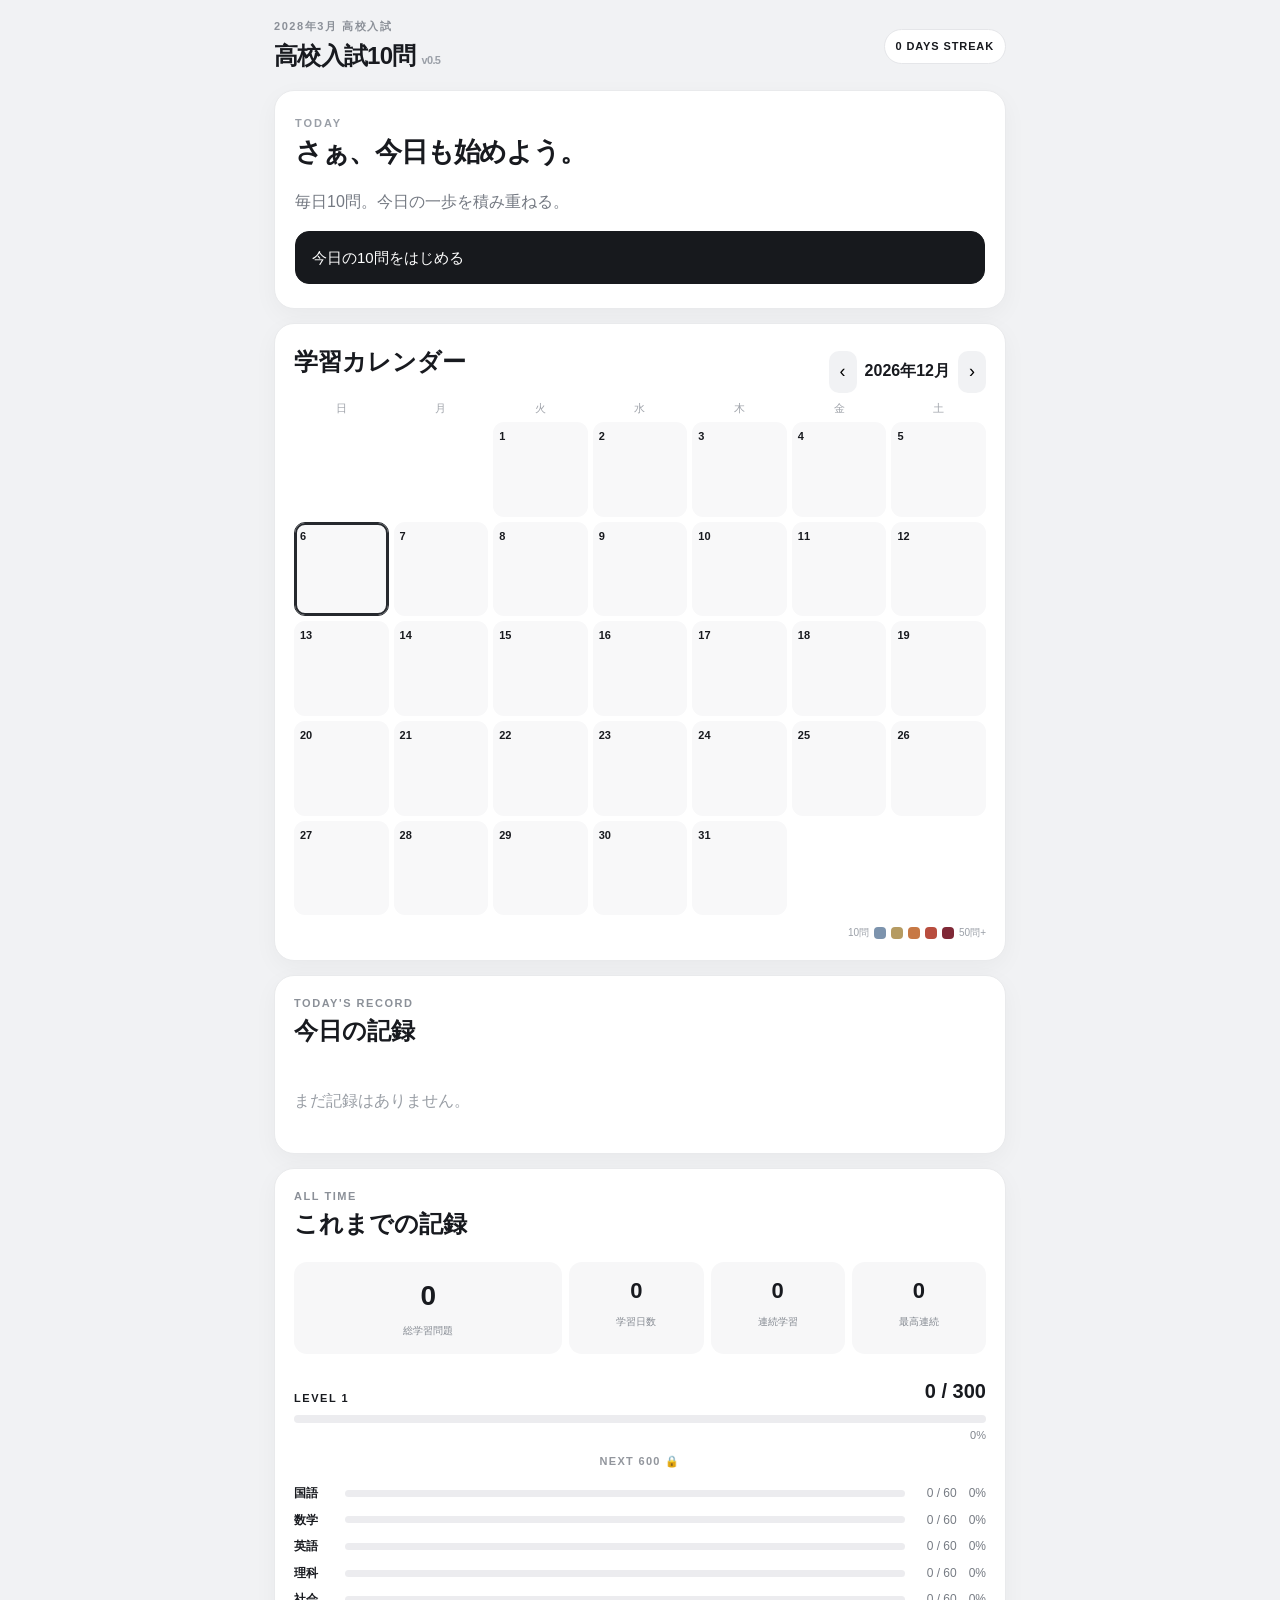
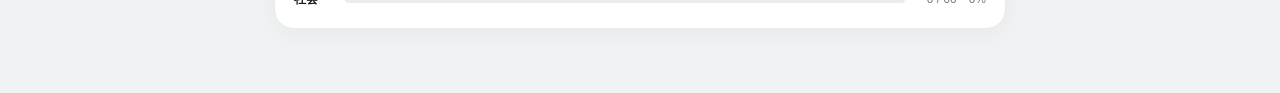
==== commit ca6a40d7: "Add files via upload" ====
--- a/index.html
+++ b/index.html
@@ -4,7 +4,7 @@
   <meta charset="utf-8">
   <meta name="viewport" content="width=device-width,initial-scale=1,viewport-fit=cover">
   <meta name="theme-color" content="#17191d">
-  <title>高校入試10問 v0.4</title>
+  <title>高校入試10問 v0.5</title>
   <link rel="stylesheet" href="style.css">
   <link rel="manifest" href="manifest.webmanifest">
 </head>
@@ -13,7 +13,7 @@
   <header class="topbar">
     <div>
       <div class="eyebrow">2028年3月 高校入試</div>
-      <h1>高校入試10問 <small>v0.4</small></h1>
+      <h1>高校入試10問 <small>v0.5</small></h1>
     </div>
     <div class="streak" id="streak">0 DAY STREAK</div>
   </header>
--- a/style.css
+++ b/style.css
@@ -11,3 +11,8 @@
 .choice-note.answer-note{border-left-color:#4d7a6b;background:#f5f8f7}
 .memory-tip{margin-top:12px;padding-top:10px;border-top:1px solid #e0e3e6;font-size:14px;line-height:1.6}
 .memory-tip b{margin-right:8px;letter-spacing:.08em}
+/* v0.5 compact visual explanations */
+.explain-main{white-space:pre-line;line-height:1.75}
+.mini-diagram{margin:14px 0;padding:12px;border:1px solid rgba(128,128,128,.25);border-radius:14px;display:grid;gap:5px;text-align:center}
+.mini-diagram svg{width:100%;max-width:360px;margin:auto}.mini-diagram svg line{stroke:currentColor;stroke-width:3}.mini-diagram .angle-mark{fill:none;stroke:#b45309;stroke-width:5}.mini-diagram text{fill:currentColor;font-size:18px;font-weight:800}.mini-diagram span{font-size:.9rem;opacity:.75}
+.explain-main{white-space:pre-line}
